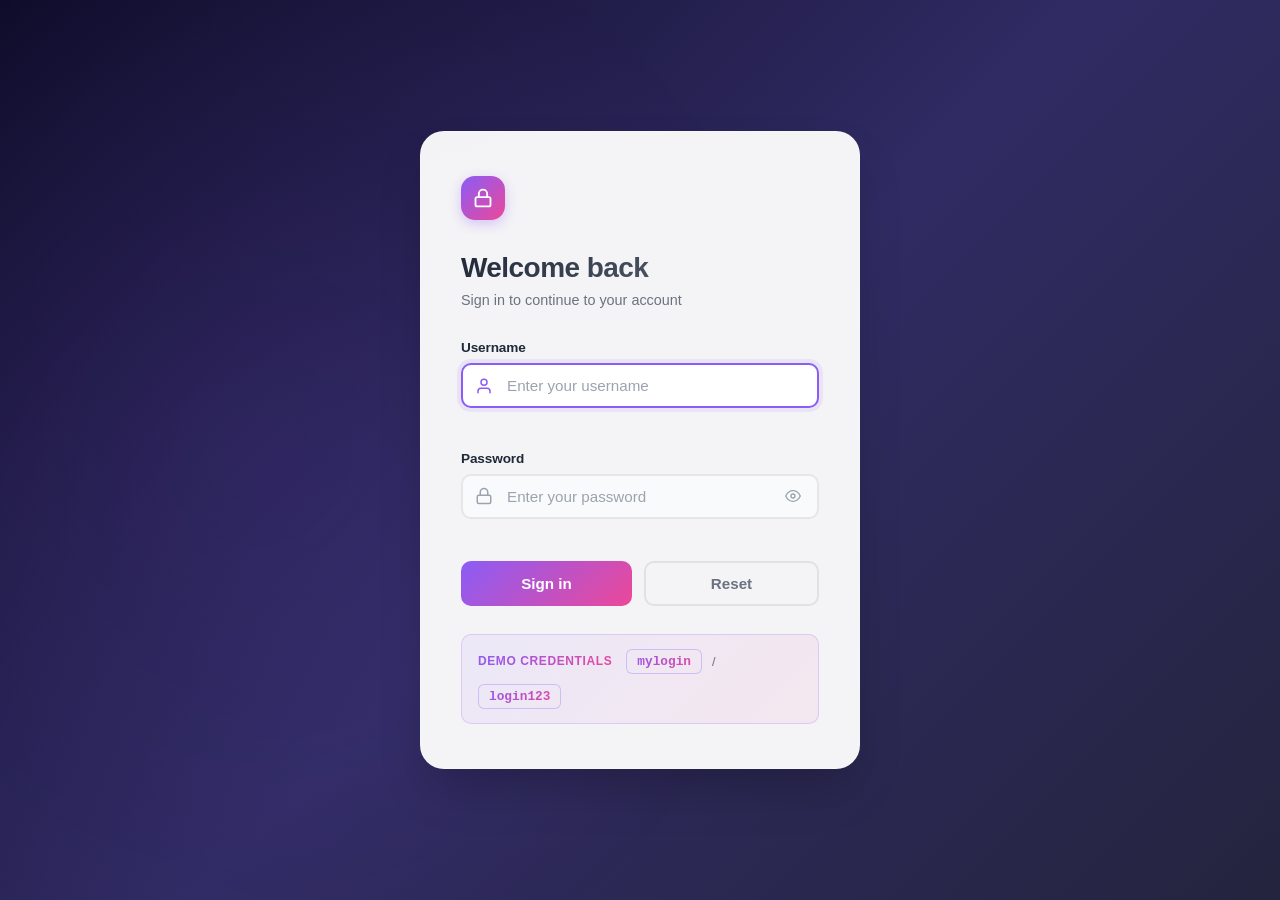
==== csc 426/login-app/index.html @ 8164dc10 "Add files via upload" ====
<!DOCTYPE html>
<html lang="en">
<head>
  <meta charset="UTF-8" />
  <meta name="viewport" content="width=device-width, initial-scale=1.0" />
  <title>Sign In</title>
  <link rel="stylesheet" href="style.css" />
</head>
<body>

  <div class="page">

    <div class="card">

      <!-- Brand -->
      <div class="brand">
        <div class="brand-icon">
          <svg width="20" height="20" viewBox="0 0 24 24" fill="none" stroke="currentColor" stroke-width="2.2" stroke-linecap="round" stroke-linejoin="round"><rect x="3" y="11" width="18" height="11" rx="2"/><path d="M7 11V7a5 5 0 0 1 10 0v4"/></svg>
        </div>
      </div>

      <h1 class="heading">Welcome back</h1>
      <p class="sub">Sign in to continue to your account</p>

      <!-- Alert banner -->
      <div id="alert" class="alert" role="alert" aria-live="polite" hidden>
        <svg class="alert-icon" width="16" height="16" viewBox="0 0 24 24" fill="none" stroke="currentColor" stroke-width="2" stroke-linecap="round" stroke-linejoin="round"><circle cx="12" cy="12" r="10"/><line x1="12" y1="8" x2="12" y2="12"/><line x1="12" y1="16" x2="12.01" y2="16"/></svg>
        <span id="alert-text"></span>
      </div>

      <form id="form" novalidate>

        <!-- Username -->
        <div class="field" id="field-u">
          <label for="username">Username</label>
          <div class="input-wrap">
            <svg class="field-icon" width="16" height="16" viewBox="0 0 24 24" fill="none" stroke="currentColor" stroke-width="2" stroke-linecap="round" stroke-linejoin="round" aria-hidden="true"><path d="M20 21v-2a4 4 0 0 0-4-4H8a4 4 0 0 0-4 4v2"/><circle cx="12" cy="7" r="4"/></svg>
            <input type="text" id="username" name="username" placeholder="Enter your username" autocomplete="username" maxlength="50" aria-describedby="u-err" />
          </div>
          <span class="field-err" id="u-err" role="alert"></span>
        </div>

        <!-- Password -->
        <div class="field" id="field-p">
          <label for="password">Password</label>
          <div class="input-wrap">
            <svg class="field-icon" width="16" height="16" viewBox="0 0 24 24" fill="none" stroke="currentColor" stroke-width="2" stroke-linecap="round" stroke-linejoin="round" aria-hidden="true"><rect x="3" y="11" width="18" height="11" rx="2"/><path d="M7 11V7a5 5 0 0 1 10 0v4"/></svg>
            <input type="password" id="password" name="password" placeholder="Enter your password" autocomplete="current-password" aria-describedby="p-err" />
            <button type="button" id="toggle-pw" class="pw-toggle" aria-label="Show password">
              <svg id="eye" width="16" height="16" viewBox="0 0 24 24" fill="none" stroke="currentColor" stroke-width="2" stroke-linecap="round" stroke-linejoin="round"><path d="M1 12s4-8 11-8 11 8 11 8-4 8-11 8-11-8-11-8z"/><circle cx="12" cy="12" r="3"/></svg>
            </button>
          </div>
          <span class="field-err" id="p-err" role="alert"></span>
        </div>

        <!-- Buttons -->
        <div class="actions">
          <button type="submit" class="btn-primary" id="btn-submit">
            <span id="btn-label">Sign in</span>
            <span id="btn-spinner" class="spinner" hidden aria-hidden="true"></span>
          </button>
          <button type="reset" class="btn-ghost" id="btn-reset">Reset</button>
        </div>

      </form>

      <!-- Credentials hint -->
      <div class="hint">
        <span class="hint-label">Demo credentials</span>
        <code>mylogin</code> / <code>login123</code>
      </div>

    </div>

  </div>

  <!-- Success screen (hidden initially) -->
  <div id="success-screen" class="success-screen" hidden>
    <div class="success-card">
      <div class="success-check">
        <svg width="32" height="32" viewBox="0 0 24 24" fill="none" stroke="currentColor" stroke-width="2.5" stroke-linecap="round" stroke-linejoin="round"><polyline points="20 6 9 17 4 12"/></svg>
      </div>
      <h2>You're signed in</h2>
      <p id="success-name">Welcome back!</p>
      <button class="btn-primary" style="margin-top:24px;width:100%;" onclick="goBack()">Sign in again</button>
    </div>
  </div>

  <script src="script.js"></script>
</body>
</html>
---- csc 426/login-app/style.css ----
*, *::before, *::after { box-sizing: border-box; margin: 0; padding: 0; }

:root {
  /* Premium Dark Theme - Modern Gradient */
  --bg-gradient-start: #0f0c29;
  --bg-gradient-mid: #302b63;
  --bg-gradient-end: #24243e;
  
  --card-bg: rgba(255, 255, 255, 0.98);
  --card-bg-glass: rgba(255, 255, 255, 0.95);
  
  --border: rgba(0, 0, 0, 0.08);
  --border-focus: #8b5cf6;
  --input-bg: #f9fafb;
  
  --text-1: #1f2937;
  --text-2: #6b7280;
  --text-3: #9ca3af;
  
  /* Vibrant Gradient Accent */
  --accent-start: #8b5cf6;
  --accent-end: #ec4899;
  --accent-dark-start: #7c3aed;
  --accent-dark-end: #db2777;
  --accent-light: #f3e8ff;
  
  --success-bg: #ecfdf5;
  --success-text: #059669;
  --success-border: #a7f3d0;
  
  --error-bg: #fef2f2;
  --error-text: #dc2626;
  --error-border: #fecaca;
  
  --radius: 16px;
  --radius-sm: 10px;
  
  /* Glass morphism */
  --glass-blur: 20px;
}

html { font-size: 16px; -webkit-font-smoothing: antialiased; }

body {
  font-family: -apple-system, BlinkMacSystemFont, 'Inter', 'Segoe UI', sans-serif;
  background: linear-gradient(135deg, var(--bg-gradient-start), var(--bg-gradient-mid), var(--bg-gradient-end));
  color: var(--text-1);
  min-height: 100vh;
  display: flex;
  align-items: center;
  justify-content: center;
  padding: 24px 16px;
  position: relative;
}

/* Animated background effect */
body::before {
  content: '';
  position: fixed;
  top: 0;
  left: 0;
  width: 100%;
  height: 100%;
  background: radial-gradient(circle at 20% 50%, rgba(139, 92, 246, 0.1) 0%, transparent 50%);
  pointer-events: none;
  animation: gradientShift 10s ease infinite;
}

@keyframes gradientShift {
  0%, 100% { opacity: 0.5; }
  50% { opacity: 1; }
}

/* ── Page ─────────────────────────────────────────────────── */
.page {
  width: 100%;
  max-width: 440px;
  position: relative;
  z-index: 1;
}

/* ── Card with Glass Effect ───────────────────────────────── */
.card {
  background: var(--card-bg-glass);
  backdrop-filter: blur(var(--glass-blur));
  border: 1px solid rgba(255, 255, 255, 0.2);
  border-radius: 24px;
  padding: 44px 40px;
  box-shadow: 0 25px 50px -12px rgba(0, 0, 0, 0.25);
  transition: transform 0.3s ease, box-shadow 0.3s ease;
}

.card:hover {
  transform: translateY(-4px);
  box-shadow: 0 30px 60px -12px rgba(0, 0, 0, 0.3);
}

/* ── Brand with Gradient ──────────────────────────────────── */
.brand {
  display: flex;
  align-items: center;
  gap: 12px;
  margin-bottom: 32px;
}

.brand-icon {
  width: 44px;
  height: 44px;
  background: linear-gradient(135deg, var(--accent-start), var(--accent-end));
  border-radius: 14px;
  display: flex;
  align-items: center;
  justify-content: center;
  color: #fff;
  flex-shrink: 0;
  box-shadow: 0 4px 12px rgba(139, 92, 246, 0.3);
}

.brand-name {
  font-size: 1.1rem;
  font-weight: 700;
  background: linear-gradient(135deg, var(--accent-start), var(--accent-end));
  -webkit-background-clip: text;
  background-clip: text;
  color: transparent;
  letter-spacing: -0.01em;
  text-transform: uppercase;
}

/* ── Headings ─────────────────────────────────────────────── */
.heading {
  font-size: 1.75rem;
  font-weight: 800;
  background: linear-gradient(135deg, var(--text-1), var(--text-2));
  -webkit-background-clip: text;
  background-clip: text;
  color: transparent;
  margin-bottom: 8px;
  letter-spacing: -0.02em;
}

.sub {
  font-size: 0.9rem;
  color: var(--text-2);
  margin-bottom: 32px;
}

/* ── Alert with Gradient ──────────────────────────────────── */
.alert {
  display: flex;
  align-items: flex-start;
  gap: 12px;
  padding: 14px 16px;
  border-radius: var(--radius-sm);
  font-size: 0.875rem;
  line-height: 1.5;
  margin-bottom: 24px;
  border: none;
  animation: fadeSlide 0.3s ease;
  box-shadow: 0 2px 8px rgba(0, 0, 0, 0.05);
}
.alert[hidden] { display: none; }
.alert.is-error   { background: linear-gradient(135deg, var(--error-bg), #fee); color: var(--error-text); border-left: 3px solid var(--error-text); }
.alert.is-success { background: linear-gradient(135deg, var(--success-bg), #e6f7e6); color: var(--success-text); border-left: 3px solid var(--success-text); }
.alert-icon { flex-shrink: 0; margin-top: 2px; }

@keyframes fadeSlide {
  from { opacity: 0; transform: translateY(-8px); }
  to   { opacity: 1; transform: translateY(0); }
}

/* ── Fields ───────────────────────────────────────────────── */
.field { margin-bottom: 22px; }

label {
  display: block;
  font-size: 0.85rem;
  font-weight: 600;
  color: var(--text-1);
  margin-bottom: 8px;
  letter-spacing: -0.01em;
}

.input-wrap {
  position: relative;
  display: flex;
  align-items: center;
}

.field-icon {
  position: absolute;
  left: 14px;
  color: var(--text-3);
  pointer-events: none;
  transition: all 0.2s;
  width: 18px;
  height: 18px;
}

input[type="text"],
input[type="password"] {
  width: 100%;
  background: var(--input-bg);
  border: 2px solid var(--border);
  border-radius: var(--radius-sm);
  padding: 12px 44px 12px 44px;
  font-size: 0.95rem;
  font-family: inherit;
  color: var(--text-1);
  outline: none;
  transition: all 0.2s ease;
}

input::placeholder { color: var(--text-3); }

input:focus {
  border-color: var(--accent-start);
  background: #fff;
  box-shadow: 0 0 0 4px rgba(139, 92, 246, 0.1);
}

.field.is-valid   input { border-color: var(--success-text); }
.field.is-invalid input { border-color: var(--error-text); }
.field.is-invalid input:focus { box-shadow: 0 0 0 4px rgba(220, 38, 38, 0.1); }
.field.is-valid   input:focus { border-color: var(--accent-start); box-shadow: 0 0 0 4px rgba(139, 92, 246, 0.1); }

.field.is-valid   .field-icon,
.input-wrap:focus-within .field-icon { color: var(--accent-start); }
.field.is-invalid .field-icon { color: var(--error-text); }

.field-err {
  display: block;
  font-size: 0.75rem;
  color: var(--error-text);
  margin-top: 6px;
  min-height: 1.2em;
  font-weight: 500;
}

/* ── Password toggle ──────────────────────────────────────── */
.pw-toggle {
  position: absolute;
  right: 12px;
  background: none;
  border: none;
  cursor: pointer;
  color: var(--text-3);
  padding: 6px;
  border-radius: 6px;
  display: flex;
  align-items: center;
  transition: all 0.2s;
}
.pw-toggle:hover { color: var(--accent-start); background: rgba(139, 92, 246, 0.1); }
.pw-toggle:focus-visible { outline: 2px solid var(--accent-start); outline-offset: 2px; }

/* ── Buttons with Gradient ────────────────────────────────── */
.actions {
  display: flex;
  gap: 12px;
  margin-top: 8px;
}

.btn-primary {
  flex: 1;
  padding: 12px 24px;
  background: linear-gradient(135deg, var(--accent-start), var(--accent-end));
  color: #fff;
  border: none;
  border-radius: var(--radius-sm);
  font-family: inherit;
  font-size: 0.95rem;
  font-weight: 600;
  cursor: pointer;
  display: flex;
  align-items: center;
  justify-content: center;
  gap: 8px;
  transition: all 0.2s ease;
  position: relative;
  overflow: hidden;
}

.btn-primary::before {
  content: '';
  position: absolute;
  top: 0;
  left: -100%;
  width: 100%;
  height: 100%;
  background: linear-gradient(90deg, transparent, rgba(255,255,255,0.2), transparent);
  transition: left 0.5s;
}

.btn-primary:hover::before {
  left: 100%;
}

.btn-primary:hover:not(:disabled) {
  transform: translateY(-2px);
  box-shadow: 0 8px 20px rgba(139, 92, 246, 0.4);
}

.btn-primary:active:not(:disabled) { transform: translateY(0); }
.btn-primary:disabled { opacity: 0.6; cursor: not-allowed; }

.btn-ghost {
  flex: 1;
  padding: 12px 24px;
  background: transparent;
  color: var(--text-2);
  border: 2px solid var(--border);
  border-radius: var(--radius-sm);
  font-family: inherit;
  font-size: 0.95rem;
  font-weight: 600;
  cursor: pointer;
  transition: all 0.2s ease;
}

.btn-ghost:hover { 
  background: rgba(139, 92, 246, 0.05); 
  color: var(--accent-start); 
  border-color: var(--accent-start);
  transform: translateY(-1px);
}

/* ── Spinner ──────────────────────────────────────────────── */
.spinner {
  width: 16px; 
  height: 16px;
  border: 2px solid rgba(255,255,255,0.3);
  border-top-color: #fff;
  border-radius: 50%;
  animation: spin 0.65s linear infinite;
}
.spinner[hidden] { display: none; }
@keyframes spin { to { transform: rotate(360deg); } }

/* ── Hint with Gradient ───────────────────────────────────── */
.hint {
  margin-top: 28px;
  padding: 14px 16px;
  background: linear-gradient(135deg, rgba(139, 92, 246, 0.08), rgba(236, 72, 153, 0.08));
  border-radius: var(--radius-sm);
  font-size: 0.8rem;
  color: var(--text-2);
  display: flex;
  align-items: center;
  gap: 10px;
  flex-wrap: wrap;
  border: 1px solid rgba(139, 92, 246, 0.2);
}

.hint-label {
  font-weight: 700;
  background: linear-gradient(135deg, var(--accent-start), var(--accent-end));
  -webkit-background-clip: text;
  background-clip: text;
  color: transparent;
  font-size: 0.75rem;
  text-transform: uppercase;
  letter-spacing: 0.05em;
  margin-right: 4px;
}

code {
  background: white;
  border: 1px solid rgba(139, 92, 246, 0.3);
  border-radius: 6px;
  padding: 4px 10px;
  font-family: 'Courier New', monospace;
  font-size: 0.8rem;
  background: linear-gradient(135deg, var(--accent-start), var(--accent-end));
  -webkit-background-clip: text;
  background-clip: text;
  color: transparent;
  font-weight: 700;
}

/* ── Success screen with Gradient ─────────────────────────── */
.success-screen {
  position: fixed;
  inset: 0;
  background: linear-gradient(135deg, var(--bg-gradient-start), var(--bg-gradient-mid), var(--bg-gradient-end));
  display: flex;
  align-items: center;
  justify-content: center;
  padding: 24px;
  animation: fadeIn 0.4s ease;
  z-index: 1000;
}
.success-screen[hidden] { display: none; }

@keyframes fadeIn { from { opacity: 0; } to { opacity: 1; } }

.success-card {
  background: var(--card-bg-glass);
  backdrop-filter: blur(var(--glass-blur));
  border: 1px solid rgba(255, 255, 255, 0.2);
  border-radius: 28px;
  padding: 52px 40px;
  max-width: 400px;
  width: 100%;
  text-align: center;
  box-shadow: 0 25px 50px -12px rgba(0, 0, 0, 0.3);
}

.success-check {
  width: 80px; 
  height: 80px;
  background: linear-gradient(135deg, var(--success-bg), #d1fae5);
  border: 2px solid var(--success-border);
  border-radius: 50%;
  display: flex;
  align-items: center;
  justify-content: center;
  color: var(--success-text);
  margin: 0 auto 24px;
  animation: popIn 0.5s cubic-bezier(0.34, 1.56, 0.64, 1);
}

@keyframes popIn {
  from { transform: scale(0.3); opacity: 0; }
  to   { transform: scale(1);   opacity: 1; }
}

.success-card h2 {
  font-size: 1.5rem;
  font-weight: 800;
  background: linear-gradient(135deg, var(--text-1), var(--accent-start));
  -webkit-background-clip: text;
  background-clip: text;
  color: transparent;
  margin-bottom: 10px;
}

.success-card p {
  font-size: 0.95rem;
  color: var(--text-2);
}

/* ── Responsive ───────────────────────────────────────────── */
@media (max-width: 480px) {
  .card { 
    padding: 32px 24px; 
  }
  .heading { 
    font-size: 1.5rem; 
  }
  .actions { 
    flex-direction: column; 
    gap: 10px;
  }
  .brand-icon {
    width: 38px;
    height: 38px;
  }
}

@media (prefers-reduced-motion: reduce) {
  *, .spinner, .card, .btn-primary, .success-check {
    animation: none !important;
    transition: none !important;
  }
}
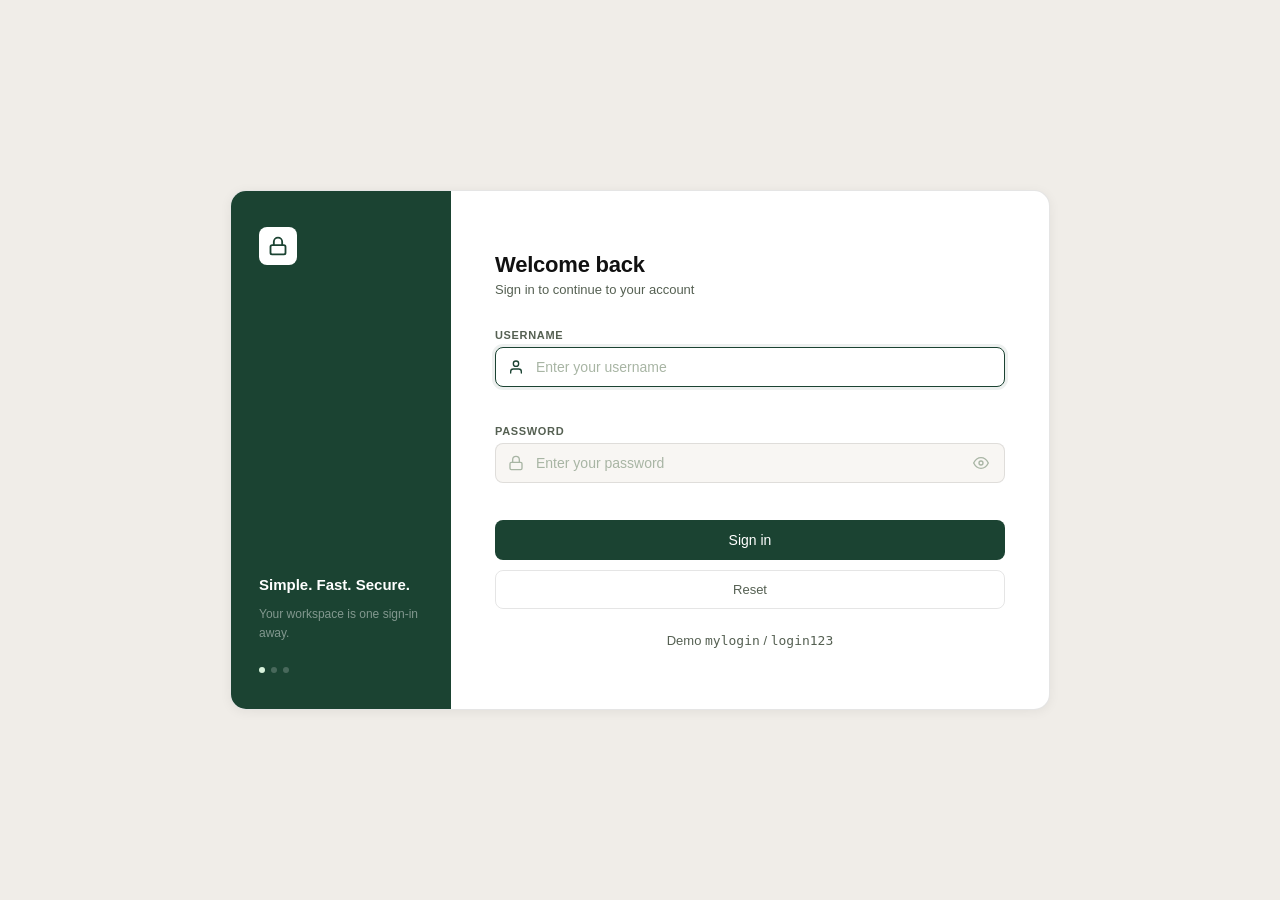
==== commit b785949f: "Update index.html" ====
--- a/csc 426/login-app/index.html
+++ b/csc 426/login-app/index.html
@@ -9,72 +9,85 @@
 <body>
 
   <div class="page">
-
     <div class="card">
 
-      <!-- Brand -->
-      <div class="brand">
+      <!-- Left panel -->
+      <div class="card-left">
         <div class="brand-icon">
           <svg width="20" height="20" viewBox="0 0 24 24" fill="none" stroke="currentColor" stroke-width="2.2" stroke-linecap="round" stroke-linejoin="round"><rect x="3" y="11" width="18" height="11" rx="2"/><path d="M7 11V7a5 5 0 0 1 10 0v4"/></svg>
         </div>
+        <div class="left-copy">
+          <div class="left-title">Simple. Fast. Secure.</div>
+          <div class="left-sub">Your workspace is one sign-in away.</div>
+          <div class="left-dots">
+            <div class="dot active"></div>
+            <div class="dot"></div>
+            <div class="dot"></div>
+          </div>
+        </div>
       </div>
 
-      <h1 class="heading">Welcome back</h1>
-      <p class="sub">Sign in to continue to your account</p>
+      <!-- Right panel -->
+      <div class="card-right">
 
-      <!-- Alert banner -->
-      <div id="alert" class="alert" role="alert" aria-live="polite" hidden>
-        <svg class="alert-icon" width="16" height="16" viewBox="0 0 24 24" fill="none" stroke="currentColor" stroke-width="2" stroke-linecap="round" stroke-linejoin="round"><circle cx="12" cy="12" r="10"/><line x1="12" y1="8" x2="12" y2="12"/><line x1="12" y1="16" x2="12.01" y2="16"/></svg>
-        <span id="alert-text"></span>
-      </div>
-
-      <form id="form" novalidate>
-
-        <!-- Username -->
-        <div class="field" id="field-u">
-          <label for="username">Username</label>
-          <div class="input-wrap">
-            <svg class="field-icon" width="16" height="16" viewBox="0 0 24 24" fill="none" stroke="currentColor" stroke-width="2" stroke-linecap="round" stroke-linejoin="round" aria-hidden="true"><path d="M20 21v-2a4 4 0 0 0-4-4H8a4 4 0 0 0-4 4v2"/><circle cx="12" cy="7" r="4"/></svg>
-            <input type="text" id="username" name="username" placeholder="Enter your username" autocomplete="username" maxlength="50" aria-describedby="u-err" />
-          </div>
-          <span class="field-err" id="u-err" role="alert"></span>
+        <div class="form-head">
+          <h1 class="heading">Welcome back</h1>
+          <p class="sub">Sign in to continue to your account</p>
         </div>
 
-        <!-- Password -->
-        <div class="field" id="field-p">
-          <label for="password">Password</label>
-          <div class="input-wrap">
-            <svg class="field-icon" width="16" height="16" viewBox="0 0 24 24" fill="none" stroke="currentColor" stroke-width="2" stroke-linecap="round" stroke-linejoin="round" aria-hidden="true"><rect x="3" y="11" width="18" height="11" rx="2"/><path d="M7 11V7a5 5 0 0 1 10 0v4"/></svg>
-            <input type="password" id="password" name="password" placeholder="Enter your password" autocomplete="current-password" aria-describedby="p-err" />
-            <button type="button" id="toggle-pw" class="pw-toggle" aria-label="Show password">
-              <svg id="eye" width="16" height="16" viewBox="0 0 24 24" fill="none" stroke="currentColor" stroke-width="2" stroke-linecap="round" stroke-linejoin="round"><path d="M1 12s4-8 11-8 11 8 11 8-4 8-11 8-11-8-11-8z"/><circle cx="12" cy="12" r="3"/></svg>
-            </button>
-          </div>
-          <span class="field-err" id="p-err" role="alert"></span>
+        <!-- Alert banner -->
+        <div id="alert" class="alert" role="alert" aria-live="polite" hidden>
+          <svg class="alert-icon" width="16" height="16" viewBox="0 0 24 24" fill="none" stroke="currentColor" stroke-width="2" stroke-linecap="round" stroke-linejoin="round"><circle cx="12" cy="12" r="10"/><line x1="12" y1="8" x2="12" y2="12"/><line x1="12" y1="16" x2="12.01" y2="16"/></svg>
+          <span id="alert-text"></span>
         </div>
 
-        <!-- Buttons -->
-        <div class="actions">
-          <button type="submit" class="btn-primary" id="btn-submit">
-            <span id="btn-label">Sign in</span>
-            <span id="btn-spinner" class="spinner" hidden aria-hidden="true"></span>
-          </button>
-          <button type="reset" class="btn-ghost" id="btn-reset">Reset</button>
+        <form id="form" novalidate>
+
+          <!-- Username -->
+          <div class="field" id="field-u">
+            <label for="username">Username</label>
+            <div class="input-wrap">
+              <svg class="field-icon" width="16" height="16" viewBox="0 0 24 24" fill="none" stroke="currentColor" stroke-width="2" stroke-linecap="round" stroke-linejoin="round" aria-hidden="true"><path d="M20 21v-2a4 4 0 0 0-4-4H8a4 4 0 0 0-4 4v2"/><circle cx="12" cy="7" r="4"/></svg>
+              <input type="text" id="username" name="username" placeholder="Enter your username" autocomplete="username" maxlength="50" aria-describedby="u-err" />
+            </div>
+            <span class="field-err" id="u-err" role="alert"></span>
+          </div>
+
+          <!-- Password -->
+          <div class="field" id="field-p">
+            <label for="password">Password</label>
+            <div class="input-wrap">
+              <svg class="field-icon" width="16" height="16" viewBox="0 0 24 24" fill="none" stroke="currentColor" stroke-width="2" stroke-linecap="round" stroke-linejoin="round" aria-hidden="true"><rect x="3" y="11" width="18" height="11" rx="2"/><path d="M7 11V7a5 5 0 0 1 10 0v4"/></svg>
+              <input type="password" id="password" name="password" placeholder="Enter your password" autocomplete="current-password" aria-describedby="p-err" />
+              <button type="button" id="toggle-pw" class="pw-toggle" aria-label="Show password">
+                <svg id="eye" width="16" height="16" viewBox="0 0 24 24" fill="none" stroke="currentColor" stroke-width="2" stroke-linecap="round" stroke-linejoin="round"><path d="M1 12s4-8 11-8 11 8 11 8-4 8-11 8-11-8-11-8z"/><circle cx="12" cy="12" r="3"/></svg>
+              </button>
+            </div>
+            <span class="field-err" id="p-err" role="alert"></span>
+          </div>
+
+          <!-- Buttons -->
+          <div class="actions">
+            <button type="submit" class="btn-primary" id="btn-submit">
+              <span id="btn-label">Sign in</span>
+              <span id="btn-spinner" class="spinner" hidden aria-hidden="true"></span>
+            </button>
+            <button type="reset" class="btn-ghost" id="btn-reset">Reset</button>
+          </div>
+
+        </form>
+
+        <!-- Credentials hint -->
+        <div class="hint">
+          <span class="hint-label">Demo</span>
+          <code>mylogin</code> / <code>login123</code>
         </div>
 
-      </form>
-
-      <!-- Credentials hint -->
-      <div class="hint">
-        <span class="hint-label">Demo credentials</span>
-        <code>mylogin</code> / <code>login123</code>
       </div>
-
     </div>
-
   </div>
 
-  <!-- Success screen (hidden initially) -->
+  <!-- Success screen -->
   <div id="success-screen" class="success-screen" hidden>
     <div class="success-card">
       <div class="success-check">
@@ -88,4 +101,4 @@
 
   <script src="script.js"></script>
 </body>
-</html>+</html>
--- a/csc 426/login-app/style.css
+++ b/csc 426/login-app/style.css
@@ -1,423 +1,510 @@
-*, *::before, *::after { box-sizing: border-box; margin: 0; padding: 0; }
+*, *::before, *::after {
+  box-sizing: border-box;
+  margin: 0;
+  padding: 0;
+}
 
 :root {
-  /* Premium Dark Theme - Modern Gradient */
-  --bg-gradient-start: #0f0c29;
-  --bg-gradient-mid: #302b63;
-  --bg-gradient-end: #24243e;
-  
-  --card-bg: rgba(255, 255, 255, 0.98);
-  --card-bg-glass: rgba(255, 255, 255, 0.95);
-  
-  --border: rgba(0, 0, 0, 0.08);
-  --border-focus: #8b5cf6;
-  --input-bg: #f9fafb;
-  
-  --text-1: #1f2937;
-  --text-2: #6b7280;
-  --text-3: #9ca3af;
-  
-  /* Vibrant Gradient Accent */
-  --accent-start: #8b5cf6;
-  --accent-end: #ec4899;
-  --accent-dark-start: #7c3aed;
-  --accent-dark-end: #db2777;
-  --accent-light: #f3e8ff;
-  
+  --navy: #1b4332;
+  --navy-hover: #163527;
+  --navy-light: rgba(27, 67, 50, 0.06);
+
+  --bg: #f0ede8;
+  --surface: #ffffff;
+  --surface-2: #f8f6f3;
+
+  --border: rgba(0, 0, 0, 0.1);
+  --border-focus: #1b4332;
+
+  --text-1: #111111;
+  --text-2: #556052;
+  --text-3: #a8b5a4;
+
   --success-bg: #ecfdf5;
   --success-text: #059669;
   --success-border: #a7f3d0;
-  
+
   --error-bg: #fef2f2;
   --error-text: #dc2626;
   --error-border: #fecaca;
-  
-  --radius: 16px;
-  --radius-sm: 10px;
-  
-  /* Glass morphism */
-  --glass-blur: 20px;
-}
-
-html { font-size: 16px; -webkit-font-smoothing: antialiased; }
+
+  --radius: 12px;
+  --radius-sm: 8px;
+  --radius-lg: 16px;
+}
+
+html {
+  font-size: 16px;
+  -webkit-font-smoothing: antialiased;
+}
 
 body {
   font-family: -apple-system, BlinkMacSystemFont, 'Inter', 'Segoe UI', sans-serif;
-  background: linear-gradient(135deg, var(--bg-gradient-start), var(--bg-gradient-mid), var(--bg-gradient-end));
+  background: var(--bg);
   color: var(--text-1);
   min-height: 100vh;
   display: flex;
   align-items: center;
   justify-content: center;
   padding: 24px 16px;
-  position: relative;
-}
-
-/* Animated background effect */
-body::before {
-  content: '';
-  position: fixed;
-  top: 0;
-  left: 0;
-  width: 100%;
-  height: 100%;
-  background: radial-gradient(circle at 20% 50%, rgba(139, 92, 246, 0.1) 0%, transparent 50%);
-  pointer-events: none;
-  animation: gradientShift 10s ease infinite;
-}
-
-@keyframes gradientShift {
-  0%, 100% { opacity: 0.5; }
-  50% { opacity: 1; }
-}
-
-/* ── Page ─────────────────────────────────────────────────── */
+}
+
+/* ── Page wrapper ────────────────────────────────────────── */
 .page {
   width: 100%;
-  max-width: 440px;
+  max-width: 820px;
   position: relative;
   z-index: 1;
 }
 
-/* ── Card with Glass Effect ───────────────────────────────── */
+/* ── Card (split layout) ─────────────────────────────────── */
 .card {
-  background: var(--card-bg-glass);
-  backdrop-filter: blur(var(--glass-blur));
-  border: 1px solid rgba(255, 255, 255, 0.2);
-  border-radius: 24px;
-  padding: 44px 40px;
-  box-shadow: 0 25px 50px -12px rgba(0, 0, 0, 0.25);
-  transition: transform 0.3s ease, box-shadow 0.3s ease;
+  display: flex;
+  min-height: 520px;
+  border-radius: var(--radius-lg);
+  overflow: hidden;
+  border: 0.5px solid var(--border);
+  background: var(--surface);
+  box-shadow: 0 2px 12px rgba(0, 0, 0, 0.06);
+  transition: box-shadow 0.2s ease;
 }
 
 .card:hover {
-  transform: translateY(-4px);
-  box-shadow: 0 30px 60px -12px rgba(0, 0, 0, 0.3);
-}
-
-/* ── Brand with Gradient ──────────────────────────────────── */
-.brand {
-  display: flex;
-  align-items: center;
-  gap: 12px;
+  box-shadow: 0 4px 24px rgba(0, 0, 0, 0.1);
+}
+
+/* ── Left accent panel ───────────────────────────────────── */
+.card-left {
+  width: 220px;
+  flex-shrink: 0;
+  background: var(--navy);
+  display: flex;
+  flex-direction: column;
+  justify-content: space-between;
+  padding: 36px 28px;
+}
+
+.brand-icon {
+  width: 38px;
+  height: 38px;
+  background: #ffffff;
+  border-radius: var(--radius-sm);
+  display: flex;
+  align-items: center;
+  justify-content: center;
+  flex-shrink: 0;
+}
+
+.brand-icon svg {
+  width: 20px;
+  height: 20px;
+  color: var(--navy);
+  stroke: var(--navy);
+}
+
+.left-copy {
+  margin-top: auto;
+}
+
+.left-title {
+  color: #ffffff;
+  font-size: 15px;
+  font-weight: 600;
+  line-height: 1.5;
+  margin-bottom: 8px;
+}
+
+.left-sub {
+  color: rgba(255, 255, 255, 0.45);
+  font-size: 12px;
+  line-height: 1.6;
+}
+
+.left-dots {
+  display: flex;
+  gap: 6px;
+  margin-top: 24px;
+}
+
+.dot {
+  width: 6px;
+  height: 6px;
+  border-radius: 50%;
+  background: rgba(255, 255, 255, 0.2);
+  transition: background 0.2s;
+}
+
+.dot.active {
+  background: #d8f3dc;
+}
+
+/* ── Right form panel ────────────────────────────────────── */
+.card-right {
+  flex: 1;
+  padding: 48px 44px;
+  display: flex;
+  flex-direction: column;
+  justify-content: center;
+}
+
+/* ── Form heading ────────────────────────────────────────── */
+.form-head {
   margin-bottom: 32px;
 }
 
-.brand-icon {
-  width: 44px;
-  height: 44px;
-  background: linear-gradient(135deg, var(--accent-start), var(--accent-end));
-  border-radius: 14px;
-  display: flex;
-  align-items: center;
-  justify-content: center;
-  color: #fff;
+.heading {
+  font-size: 22px;
+  font-weight: 600;
+  color: var(--text-1);
+  margin-bottom: 4px;
+  letter-spacing: -0.01em;
+}
+
+.sub {
+  font-size: 13px;
+  color: var(--text-2);
+}
+
+/* ── Alert ───────────────────────────────────────────────── */
+.alert {
+  display: flex;
+  align-items: flex-start;
+  gap: 10px;
+  padding: 12px 14px;
+  border-radius: var(--radius-sm);
+  font-size: 0.85rem;
+  line-height: 1.5;
+  margin-bottom: 20px;
+  animation: fadeSlide 0.25s ease;
+}
+
+.alert[hidden] { display: none; }
+
+.alert.is-error {
+  background: var(--error-bg);
+  color: var(--error-text);
+  border-left: 3px solid var(--error-text);
+}
+
+.alert.is-success {
+  background: var(--success-bg);
+  color: var(--success-text);
+  border-left: 3px solid var(--success-text);
+}
+
+.alert-icon {
   flex-shrink: 0;
-  box-shadow: 0 4px 12px rgba(139, 92, 246, 0.3);
-}
-
-.brand-name {
-  font-size: 1.1rem;
-  font-weight: 700;
-  background: linear-gradient(135deg, var(--accent-start), var(--accent-end));
-  -webkit-background-clip: text;
-  background-clip: text;
-  color: transparent;
-  letter-spacing: -0.01em;
-  text-transform: uppercase;
-}
-
-/* ── Headings ─────────────────────────────────────────────── */
-.heading {
-  font-size: 1.75rem;
-  font-weight: 800;
-  background: linear-gradient(135deg, var(--text-1), var(--text-2));
-  -webkit-background-clip: text;
-  background-clip: text;
-  color: transparent;
-  margin-bottom: 8px;
-  letter-spacing: -0.02em;
-}
-
-.sub {
-  font-size: 0.9rem;
-  color: var(--text-2);
-  margin-bottom: 32px;
-}
-
-/* ── Alert with Gradient ──────────────────────────────────── */
-.alert {
-  display: flex;
-  align-items: flex-start;
-  gap: 12px;
-  padding: 14px 16px;
-  border-radius: var(--radius-sm);
-  font-size: 0.875rem;
-  line-height: 1.5;
-  margin-bottom: 24px;
-  border: none;
-  animation: fadeSlide 0.3s ease;
-  box-shadow: 0 2px 8px rgba(0, 0, 0, 0.05);
-}
-.alert[hidden] { display: none; }
-.alert.is-error   { background: linear-gradient(135deg, var(--error-bg), #fee); color: var(--error-text); border-left: 3px solid var(--error-text); }
-.alert.is-success { background: linear-gradient(135deg, var(--success-bg), #e6f7e6); color: var(--success-text); border-left: 3px solid var(--success-text); }
-.alert-icon { flex-shrink: 0; margin-top: 2px; }
+  margin-top: 2px;
+}
 
 @keyframes fadeSlide {
-  from { opacity: 0; transform: translateY(-8px); }
+  from { opacity: 0; transform: translateY(-6px); }
   to   { opacity: 1; transform: translateY(0); }
 }
 
-/* ── Fields ───────────────────────────────────────────────── */
-.field { margin-bottom: 22px; }
+/* ── Fields ──────────────────────────────────────────────── */
+.field {
+  margin-bottom: 18px;
+}
 
 label {
   display: block;
-  font-size: 0.85rem;
+  font-size: 11px;
   font-weight: 600;
-  color: var(--text-1);
-  margin-bottom: 8px;
-  letter-spacing: -0.01em;
+  color: var(--text-2);
+  margin-bottom: 6px;
+  letter-spacing: 0.06em;
+  text-transform: uppercase;
 }
 
 .input-wrap {
   position: relative;
   display: flex;
   align-items: center;
+  background: var(--surface-2);
+  border: 0.5px solid var(--border);
+  border-radius: var(--radius-sm);
+  transition: border-color 0.15s, background 0.15s, box-shadow 0.15s;
+}
+
+.input-wrap:focus-within {
+  border-color: var(--border-focus);
+  background: var(--surface);
+  box-shadow: 0 0 0 3px rgba(27, 67, 50, 0.08);
 }
 
 .field-icon {
   position: absolute;
-  left: 14px;
+  left: 12px;
   color: var(--text-3);
   pointer-events: none;
-  transition: all 0.2s;
-  width: 18px;
-  height: 18px;
+  transition: color 0.15s;
+  width: 16px;
+  height: 16px;
+  flex-shrink: 0;
+}
+
+.input-wrap:focus-within .field-icon {
+  color: var(--navy);
 }
 
 input[type="text"],
 input[type="password"] {
   width: 100%;
-  background: var(--input-bg);
-  border: 2px solid var(--border);
+  background: transparent;
+  border: none;
   border-radius: var(--radius-sm);
-  padding: 12px 44px 12px 44px;
-  font-size: 0.95rem;
+  padding: 11px 44px 11px 40px;
+  font-size: 14px;
   font-family: inherit;
   color: var(--text-1);
   outline: none;
-  transition: all 0.2s ease;
-}
-
-input::placeholder { color: var(--text-3); }
-
-input:focus {
-  border-color: var(--accent-start);
-  background: #fff;
-  box-shadow: 0 0 0 4px rgba(139, 92, 246, 0.1);
-}
-
-.field.is-valid   input { border-color: var(--success-text); }
-.field.is-invalid input { border-color: var(--error-text); }
-.field.is-invalid input:focus { box-shadow: 0 0 0 4px rgba(220, 38, 38, 0.1); }
-.field.is-valid   input:focus { border-color: var(--accent-start); box-shadow: 0 0 0 4px rgba(139, 92, 246, 0.1); }
-
-.field.is-valid   .field-icon,
-.input-wrap:focus-within .field-icon { color: var(--accent-start); }
+}
+
+input::placeholder {
+  color: var(--text-3);
+}
+
+/* Validation states */
+.field.is-valid   .input-wrap { border-color: var(--success-text); }
+.field.is-invalid .input-wrap { border-color: var(--error-text); }
+.field.is-invalid .input-wrap:focus-within { box-shadow: 0 0 0 3px rgba(220, 38, 38, 0.08); }
 .field.is-invalid .field-icon { color: var(--error-text); }
+.field.is-valid   .field-icon { color: var(--success-text); }
 
 .field-err {
   display: block;
-  font-size: 0.75rem;
+  font-size: 12px;
   color: var(--error-text);
-  margin-top: 6px;
+  margin-top: 5px;
   min-height: 1.2em;
   font-weight: 500;
 }
 
-/* ── Password toggle ──────────────────────────────────────── */
+/* ── Password toggle ─────────────────────────────────────── */
 .pw-toggle {
   position: absolute;
-  right: 12px;
+  right: 10px;
   background: none;
   border: none;
   cursor: pointer;
   color: var(--text-3);
-  padding: 6px;
-  border-radius: 6px;
-  display: flex;
-  align-items: center;
-  transition: all 0.2s;
-}
-.pw-toggle:hover { color: var(--accent-start); background: rgba(139, 92, 246, 0.1); }
-.pw-toggle:focus-visible { outline: 2px solid var(--accent-start); outline-offset: 2px; }
-
-/* ── Buttons with Gradient ────────────────────────────────── */
+  padding: 5px;
+  border-radius: 5px;
+  display: flex;
+  align-items: center;
+  transition: color 0.15s, background 0.15s;
+}
+
+.pw-toggle:hover {
+  color: var(--navy);
+  background: var(--navy-light);
+}
+
+.pw-toggle:focus-visible {
+  outline: 2px solid var(--navy);
+  outline-offset: 2px;
+}
+
+/* ── Remember / forgot row ───────────────────────────────── */
+.row-between {
+  display: flex;
+  align-items: center;
+  justify-content: space-between;
+  margin-bottom: 24px;
+}
+
+.checkbox-row {
+  display: flex;
+  align-items: center;
+  gap: 8px;
+  font-size: 13px;
+  color: var(--text-2);
+  cursor: pointer;
+  user-select: none;
+}
+
+.checkbox-row input[type="checkbox"] {
+  accent-color: var(--navy);
+  width: 14px;
+  height: 14px;
+  cursor: pointer;
+  padding: 0;
+}
+
+.forgot-link {
+  font-size: 13px;
+  color: var(--text-2);
+  text-decoration: none;
+  border-bottom: 0.5px solid var(--border);
+  padding-bottom: 1px;
+  transition: color 0.15s, border-color 0.15s;
+}
+
+.forgot-link:hover {
+  color: var(--text-1);
+  border-color: var(--text-1);
+}
+
+/* ── Buttons ─────────────────────────────────────────────── */
 .actions {
   display: flex;
-  gap: 12px;
-  margin-top: 8px;
+  flex-direction: column;
+  gap: 10px;
 }
 
 .btn-primary {
-  flex: 1;
+  width: 100%;
   padding: 12px 24px;
-  background: linear-gradient(135deg, var(--accent-start), var(--accent-end));
-  color: #fff;
+  background: var(--navy);
+  color: #ffffff;
   border: none;
   border-radius: var(--radius-sm);
   font-family: inherit;
-  font-size: 0.95rem;
-  font-weight: 600;
+  font-size: 14px;
+  font-weight: 500;
   cursor: pointer;
   display: flex;
   align-items: center;
   justify-content: center;
   gap: 8px;
-  transition: all 0.2s ease;
-  position: relative;
-  overflow: hidden;
-}
-
-.btn-primary::before {
-  content: '';
-  position: absolute;
-  top: 0;
-  left: -100%;
+  transition: opacity 0.15s, transform 0.15s;
+}
+
+.btn-primary:hover:not(:disabled) {
+  opacity: 0.88;
+  transform: translateY(-1px);
+}
+
+.btn-primary:active:not(:disabled) {
+  transform: translateY(0);
+}
+
+.btn-primary:disabled {
+  opacity: 0.5;
+  cursor: not-allowed;
+}
+
+.btn-ghost {
   width: 100%;
-  height: 100%;
-  background: linear-gradient(90deg, transparent, rgba(255,255,255,0.2), transparent);
-  transition: left 0.5s;
-}
-
-.btn-primary:hover::before {
-  left: 100%;
-}
-
-.btn-primary:hover:not(:disabled) {
-  transform: translateY(-2px);
-  box-shadow: 0 8px 20px rgba(139, 92, 246, 0.4);
-}
-
-.btn-primary:active:not(:disabled) { transform: translateY(0); }
-.btn-primary:disabled { opacity: 0.6; cursor: not-allowed; }
-
-.btn-ghost {
-  flex: 1;
-  padding: 12px 24px;
+  padding: 11px 24px;
   background: transparent;
   color: var(--text-2);
-  border: 2px solid var(--border);
+  border: 0.5px solid var(--border);
   border-radius: var(--radius-sm);
   font-family: inherit;
-  font-size: 0.95rem;
-  font-weight: 600;
+  font-size: 13px;
+  font-weight: 500;
   cursor: pointer;
-  transition: all 0.2s ease;
-}
-
-.btn-ghost:hover { 
-  background: rgba(139, 92, 246, 0.05); 
-  color: var(--accent-start); 
-  border-color: var(--accent-start);
-  transform: translateY(-1px);
-}
-
-/* ── Spinner ──────────────────────────────────────────────── */
+  display: flex;
+  align-items: center;
+  justify-content: center;
+  gap: 8px;
+  transition: background 0.15s, color 0.15s, border-color 0.15s;
+}
+
+.btn-ghost:hover {
+  background: var(--surface-2);
+  color: var(--text-1);
+  border-color: var(--text-3);
+}
+
+/* ── Divider ─────────────────────────────────────────────── */
+.divider {
+  display: flex;
+  align-items: center;
+  gap: 12px;
+  margin: 4px 0;
+}
+
+.divider span {
+  font-size: 12px;
+  color: var(--text-3);
+  white-space: nowrap;
+}
+
+.divider-line {
+  flex: 1;
+  height: 0.5px;
+  background: var(--border);
+}
+
+/* ── Spinner ─────────────────────────────────────────────── */
 .spinner {
-  width: 16px; 
-  height: 16px;
-  border: 2px solid rgba(255,255,255,0.3);
+  width: 15px;
+  height: 15px;
+  border: 2px solid rgba(255, 255, 255, 0.3);
   border-top-color: #fff;
   border-radius: 50%;
   animation: spin 0.65s linear infinite;
 }
+
 .spinner[hidden] { display: none; }
+
 @keyframes spin { to { transform: rotate(360deg); } }
 
-/* ── Hint with Gradient ───────────────────────────────────── */
+/* ── Sign-up link ────────────────────────────────────────── */
 .hint {
-  margin-top: 28px;
-  padding: 14px 16px;
-  background: linear-gradient(135deg, rgba(139, 92, 246, 0.08), rgba(236, 72, 153, 0.08));
-  border-radius: var(--radius-sm);
-  font-size: 0.8rem;
-  color: var(--text-2);
-  display: flex;
-  align-items: center;
-  gap: 10px;
-  flex-wrap: wrap;
-  border: 1px solid rgba(139, 92, 246, 0.2);
-}
-
-.hint-label {
-  font-weight: 700;
-  background: linear-gradient(135deg, var(--accent-start), var(--accent-end));
-  -webkit-background-clip: text;
-  background-clip: text;
-  color: transparent;
-  font-size: 0.75rem;
-  text-transform: uppercase;
-  letter-spacing: 0.05em;
-  margin-right: 4px;
-}
-
-code {
-  background: white;
-  border: 1px solid rgba(139, 92, 246, 0.3);
-  border-radius: 6px;
-  padding: 4px 10px;
-  font-family: 'Courier New', monospace;
-  font-size: 0.8rem;
-  background: linear-gradient(135deg, var(--accent-start), var(--accent-end));
-  -webkit-background-clip: text;
-  background-clip: text;
-  color: transparent;
-  font-weight: 700;
-}
-
-/* ── Success screen with Gradient ─────────────────────────── */
+  margin-top: 24px;
+  text-align: center;
+  font-size: 13px;
+  color: var(--text-2);
+}
+
+.hint a {
+  color: var(--text-1);
+  font-weight: 500;
+  text-decoration: none;
+  border-bottom: 1px solid currentColor;
+}
+
+.hint a:hover {
+  color: var(--navy);
+}
+
+/* ── Success screen ──────────────────────────────────────── */
 .success-screen {
   position: fixed;
   inset: 0;
-  background: linear-gradient(135deg, var(--bg-gradient-start), var(--bg-gradient-mid), var(--bg-gradient-end));
+  background: var(--bg);
   display: flex;
   align-items: center;
   justify-content: center;
   padding: 24px;
-  animation: fadeIn 0.4s ease;
+  animation: fadeIn 0.3s ease;
   z-index: 1000;
 }
+
 .success-screen[hidden] { display: none; }
 
-@keyframes fadeIn { from { opacity: 0; } to { opacity: 1; } }
+@keyframes fadeIn {
+  from { opacity: 0; }
+  to   { opacity: 1; }
+}
 
 .success-card {
-  background: var(--card-bg-glass);
-  backdrop-filter: blur(var(--glass-blur));
-  border: 1px solid rgba(255, 255, 255, 0.2);
-  border-radius: 28px;
+  background: var(--surface);
+  border: 0.5px solid var(--border);
+  border-radius: var(--radius-lg);
   padding: 52px 40px;
-  max-width: 400px;
+  max-width: 380px;
   width: 100%;
   text-align: center;
-  box-shadow: 0 25px 50px -12px rgba(0, 0, 0, 0.3);
+  box-shadow: 0 2px 12px rgba(0, 0, 0, 0.06);
 }
 
 .success-check {
-  width: 80px; 
-  height: 80px;
-  background: linear-gradient(135deg, var(--success-bg), #d1fae5);
-  border: 2px solid var(--success-border);
+  width: 72px;
+  height: 72px;
+  background: var(--success-bg);
+  border: 0.5px solid var(--success-border);
   border-radius: 50%;
   display: flex;
   align-items: center;
   justify-content: center;
   color: var(--success-text);
   margin: 0 auto 24px;
-  animation: popIn 0.5s cubic-bezier(0.34, 1.56, 0.64, 1);
+  animation: popIn 0.45s cubic-bezier(0.34, 1.56, 0.64, 1);
 }
 
 @keyframes popIn {
@@ -426,35 +513,29 @@
 }
 
 .success-card h2 {
-  font-size: 1.5rem;
-  font-weight: 800;
-  background: linear-gradient(135deg, var(--text-1), var(--accent-start));
-  -webkit-background-clip: text;
-  background-clip: text;
-  color: transparent;
-  margin-bottom: 10px;
+  font-size: 20px;
+  font-weight: 600;
+  color: var(--text-1);
+  margin-bottom: 8px;
 }
 
 .success-card p {
-  font-size: 0.95rem;
-  color: var(--text-2);
-}
-
-/* ── Responsive ───────────────────────────────────────────── */
-@media (max-width: 480px) {
-  .card { 
-    padding: 32px 24px; 
+  font-size: 14px;
+  color: var(--text-2);
+}
+
+/* ── Responsive ──────────────────────────────────────────── */
+@media (max-width: 600px) {
+  .card-left {
+    display: none;
   }
-  .heading { 
-    font-size: 1.5rem; 
+
+  .card-right {
+    padding: 36px 28px;
   }
-  .actions { 
-    flex-direction: column; 
-    gap: 10px;
-  }
-  .brand-icon {
-    width: 38px;
-    height: 38px;
+
+  .heading {
+    font-size: 20px;
   }
 }
 
@@ -463,4 +544,4 @@
     animation: none !important;
     transition: none !important;
   }
-}+}
